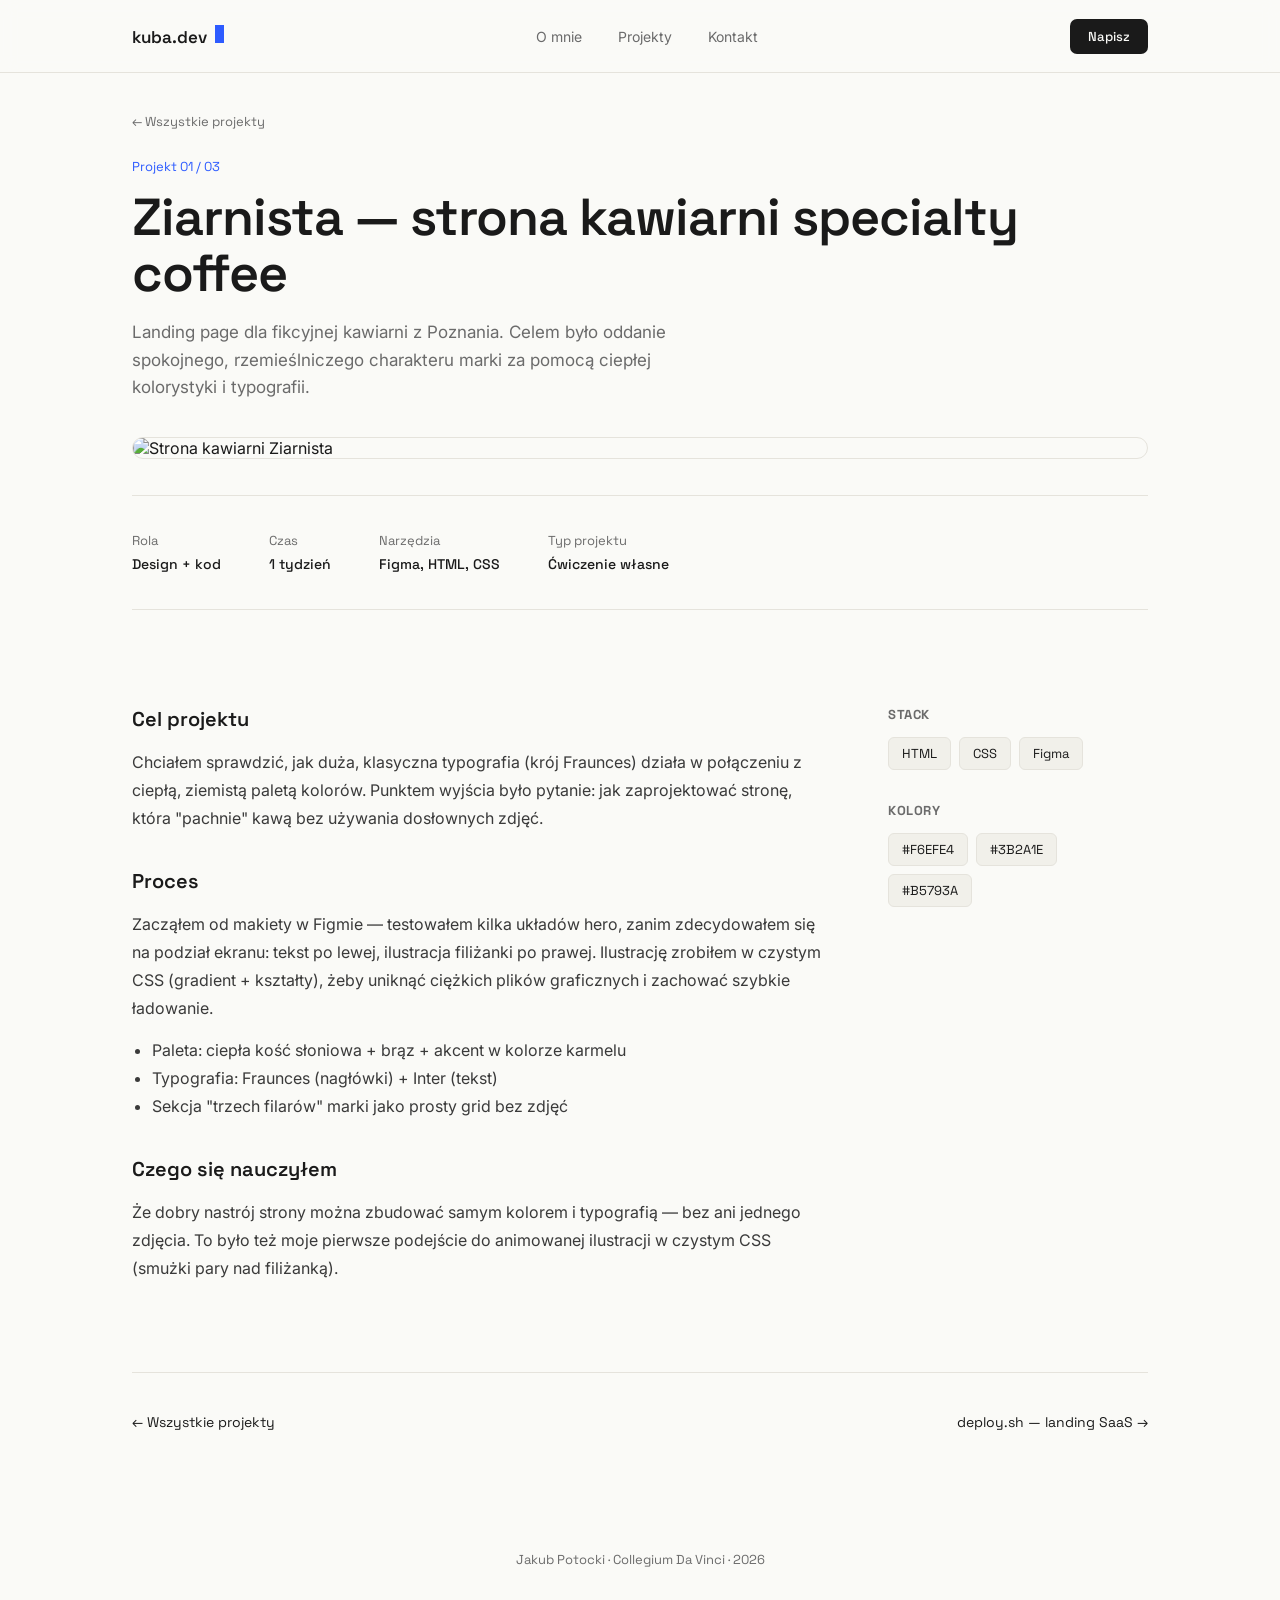
==== projekt-1.html @ 7931190b "Add files via upload" ====
<!DOCTYPE html>
<html lang="pl">
<head>
<meta charset="UTF-8">
<meta name="viewport" content="width=device-width, initial-scale=1.0">
<title>Ziarnista — projekt | Kuba Potocki</title>
<link rel="preconnect" href="https://fonts.googleapis.com">
<link href="https://fonts.googleapis.com/css2?family=Space+Grotesk:wght@400;500;600;700&family=Inter:wght@400;500;600&display=swap" rel="stylesheet">
<link rel="stylesheet" href="style.css">
</head>
<body>

<header>
  <nav class="wrap">
    <a class="brand" href="index.html">kuba.dev<span class="cursor"></span></a>
    <div class="nav-links">
      <a href="index.html#o-mnie">O mnie</a>
      <a href="index.html#projekty">Projekty</a>
      <a href="index.html#kontakt">Kontakt</a>
    </div>
    <a href="index.html#kontakt" class="nav-cta">Napisz</a>
  </nav>
</header>

<main class="wrap">

  <a class="back-link" href="index.html">← Wszystkie projekty</a>

  <section class="project-hero">
    <div class="project-num">Projekt 01 / 03</div>
    <h1>Ziarnista — strona kawiarni specialty coffee</h1>
    <p class="tagline">Landing page dla fikcyjnej kawiarni z Poznania. Celem było oddanie spokojnego, rzemieślniczego charakteru marki za pomocą ciepłej kolorystyki i typografii.</p>

    <div class="project-hero-img">
      <img src="images/project1.png" alt="Strona kawiarni Ziarnista">
    </div>

    <div class="meta-row">
      <div>Rola<span>Design + kod</span></div>
      <div>Czas<span>1 tydzień</span></div>
      <div>Narzędzia<span>Figma, HTML, CSS</span></div>
      <div>Typ projektu<span>Ćwiczenie własne</span></div>
    </div>
  </section>

  <section class="detail-grid">
    <div class="detail-main">
      <h2>Cel projektu</h2>
      <p>Chciałem sprawdzić, jak duża, klasyczna typografia (krój Fraunces) działa w połączeniu z ciepłą, ziemistą paletą kolorów. Punktem wyjścia było pytanie: jak zaprojektować stronę, która "pachnie" kawą bez używania dosłownych zdjęć.</p>

      <h2>Proces</h2>
      <p>Zacząłem od makiety w Figmie — testowałem kilka układów hero, zanim zdecydowałem się na podział ekranu: tekst po lewej, ilustracja filiżanki po prawej. Ilustrację zrobiłem w czystym CSS (gradient + kształty), żeby uniknąć ciężkich plików graficznych i zachować szybkie ładowanie.</p>
      <ul>
        <li>Paleta: ciepła kość słoniowa + brąz + akcent w kolorze karmelu</li>
        <li>Typografia: Fraunces (nagłówki) + Inter (tekst)</li>
        <li>Sekcja "trzech filarów" marki jako prosty grid bez zdjęć</li>
      </ul>

      <h2>Czego się nauczyłem</h2>
      <p>Że dobry nastrój strony można zbudować samym kolorem i typografią — bez ani jednego zdjęcia. To było też moje pierwsze podejście do animowanej ilustracji w czystym CSS (smużki pary nad filiżanką).</p>
    </div>

    <div class="detail-side">
      <div class="side-block">
        <h3>STACK</h3>
        <div class="skill-tags">
          <span class="tag">HTML</span>
          <span class="tag">CSS</span>
          <span class="tag">Figma</span>
        </div>
      </div>
      <div class="side-block">
        <h3>KOLORY</h3>
        <div class="skill-tags">
          <span class="tag">#F6EFE4</span>
          <span class="tag">#3B2A1E</span>
          <span class="tag">#B5793A</span>
        </div>
      </div>
    </div>
  </section>

  <div class="project-nav">
    <a href="index.html">← Wszystkie projekty</a>
    <a class="next" href="projekt-2.html">deploy.sh — landing SaaS →</a>
  </div>

</main>

<footer>
  Jakub Potocki · Collegium Da Vinci · 2026
</footer>

</body>
</html>
---- style.css ----
:root{
  --bg: #FAFAF7;
  --bg-soft: #F1F0EA;
  --ink: #1A1A1A;
  --ink-soft: #6B6B6B;
  --accent: #2D5BFF;
  --line: #E5E3DC;
  --mono: 'Space Grotesk', sans-serif;
  --sans: 'Inter', sans-serif;
}
*{margin:0;padding:0;box-sizing:border-box;}
html{scroll-behavior:smooth;}
body{
  background:var(--bg);
  color:var(--ink);
  font-family:var(--sans);
  -webkit-font-smoothing:antialiased;
}
a{color:inherit;text-decoration:none;}
.wrap{max-width:1080px;margin:0 auto;padding:0 32px;}

/* NAV */
header{
  position:sticky; top:0; z-index:50;
  background:rgba(250,250,247,0.88);
  backdrop-filter:blur(8px);
  border-bottom:1px solid var(--line);
}
nav.wrap{
  display:flex; justify-content:space-between; align-items:center;
  height:72px;
}
.brand{
  font-family:var(--mono); font-weight:600; font-size:17px;
  display:flex; align-items:baseline; gap:2px;
}
.brand .cursor{
  display:inline-block; width:9px; height:18px; background:var(--accent);
  margin-left:6px;
  animation:blink 1.1s steps(1) infinite;
}
@keyframes blink{50%{opacity:0;}}
.nav-links{display:flex; gap:36px; font-size:14px; color:var(--ink-soft);}
.nav-links a:hover{color:var(--ink);}
.nav-cta{
  font-family:var(--mono); font-size:13px; font-weight:500;
  background:var(--ink); color:var(--bg);
  padding:9px 18px; border-radius:7px;
}

/* HERO */
.hero{padding:120px 0 90px;}
.eyebrow{
  font-family:var(--mono); font-size:13px; color:var(--accent);
  letter-spacing:0.5px; margin-bottom:22px;
  display:flex; align-items:center; gap:8px;
}
.eyebrow::before{
  content:""; width:7px; height:7px; background:var(--accent); border-radius:50%;
}
.hero h1{
  font-family:var(--mono); font-weight:600;
  font-size:clamp(40px, 6vw, 68px);
  line-height:1.05; letter-spacing:-1px;
  max-width:820px;
}
.hero h1 .accent{color:var(--accent);}
.hero-sub{
  display:flex; justify-content:space-between; align-items:flex-end;
  gap:40px; margin-top:32px; flex-wrap:wrap;
}
.hero-sub p{
  max-width:480px; font-size:17px; color:var(--ink-soft); line-height:1.65;
}
.hero-meta{
  display:flex; gap:28px; font-family:var(--mono); font-size:13px; color:var(--ink-soft);
  flex-shrink:0;
}
.hero-meta div span{display:block; color:var(--ink); font-size:14px; margin-top:4px; font-weight:500;}
.hero-links{margin-top:40px; display:flex; gap:16px;}
.btn{
  font-family:var(--mono); font-size:14px; font-weight:500;
  padding:13px 24px; border-radius:8px;
  display:inline-block;
}
.btn-primary{background:var(--accent); color:#fff;}
.btn-secondary{border:1px solid var(--line); color:var(--ink);}
.btn:hover{opacity:0.85;}

/* SECTION LABEL */
.section{padding:80px 0;}
.section-head{
  display:flex; justify-content:space-between; align-items:baseline;
  margin-bottom:48px; border-bottom:1px solid var(--line); padding-bottom:20px;
}
.section-head h2{
  font-family:var(--mono); font-size:28px; font-weight:600; letter-spacing:-0.5px;
}
.section-head .count{font-family:var(--mono); font-size:13px; color:var(--ink-soft);}

/* ABOUT */
.about-grid{display:flex; gap:60px; flex-wrap:wrap;}
.about-text{flex:1; min-width:280px; font-size:16px; line-height:1.75; color:#3A3A3A;}
.about-text p{margin-bottom:18px;}
.skills{flex:0 0 280px;}
.skills h3{font-family:var(--mono); font-size:13px; color:var(--ink-soft); margin-bottom:16px; letter-spacing:0.5px;}
.skill-tags{display:flex; flex-wrap:wrap; gap:8px;}
.tag{
  font-family:var(--mono); font-size:13px;
  border:1px solid var(--line); padding:7px 13px; border-radius:6px; color:var(--ink);
  background:var(--bg-soft);
}

/* PROJECTS (lista na stronie głównej) */
.project-card{
  display:flex; gap:40px; padding:40px 0; border-bottom:1px solid var(--line);
  flex-wrap:wrap;
}
.project-card:last-child{border-bottom:none;}
.project-img{
  flex:0 0 420px; border-radius:12px; overflow:hidden;
  border:1px solid var(--line);
  box-shadow:0 20px 40px -25px rgba(0,0,0,0.18);
}
.project-img img{width:100%; display:block;}
.project-info{flex:1; min-width:260px; display:flex; flex-direction:column;}
.project-num{font-family:var(--mono); font-size:13px; color:var(--accent); margin-bottom:10px;}
.project-info h3{font-family:var(--mono); font-size:24px; font-weight:600; margin-bottom:12px;}
.project-info p{font-size:15px; color:var(--ink-soft); line-height:1.65; margin-bottom:20px;}
.stack{display:flex; gap:8px; flex-wrap:wrap; margin-bottom:20px;}
.stack span{
  font-family:var(--mono); font-size:12px; color:var(--ink-soft);
  border:1px solid var(--line); padding:5px 10px; border-radius:5px;
}
.project-link{
  font-family:var(--mono); font-size:13px; color:var(--accent);
  border-bottom:1px solid var(--accent); padding-bottom:2px;
  width:fit-content; margin-top:auto;
}
.project-card .project-img, .project-card .project-link{cursor:pointer;}

/* CONTACT */
.contact{
  background:var(--ink); color:var(--bg);
  border-radius:20px; padding:64px 56px;
  display:flex; justify-content:space-between; align-items:center;
  flex-wrap:wrap; gap:30px;
}
.contact h2{
  font-family:var(--mono); font-size:36px; font-weight:600; letter-spacing:-0.5px; max-width:440px;
  line-height:1.15;
}
.contact .btn-primary{background:var(--accent);}
.contact-info{font-family:var(--mono); font-size:14px; line-height:2; color:#B8B8B8;}
.contact-info a:hover{color:#fff;}

footer{
  padding:40px 0 60px; text-align:center;
  font-family:var(--mono); font-size:13px; color:var(--ink-soft);
}

/* ===== PODSTRONA PROJEKTU ===== */
.back-link{
  font-family:var(--mono); font-size:13px; color:var(--ink-soft);
  display:inline-flex; align-items:center; gap:6px;
  margin:40px 0 28px;
}
.back-link:hover{color:var(--ink);}

.project-hero{padding-bottom:40px;}
.project-hero .project-num{font-size:13px;}
.project-hero h1{
  font-family:var(--mono); font-weight:600;
  font-size:clamp(32px, 5vw, 52px);
  line-height:1.08; letter-spacing:-1px;
  margin:14px 0 18px;
}
.project-hero .tagline{font-size:17px; color:var(--ink-soft); max-width:560px; line-height:1.6;}

.project-hero-img{
  border-radius:14px; overflow:hidden; border:1px solid var(--line);
  box-shadow:0 30px 60px -30px rgba(0,0,0,0.2);
  margin:36px 0 0;
}
.project-hero-img img{width:100%; display:block;}

.meta-row{
  display:flex; gap:48px; flex-wrap:wrap;
  padding:36px 0; margin-top:36px;
  border-top:1px solid var(--line); border-bottom:1px solid var(--line);
}
.meta-row div{font-family:var(--mono); font-size:13px; color:var(--ink-soft);}
.meta-row div span{display:block; color:var(--ink); font-size:14px; margin-top:6px; font-weight:500;}

.detail-grid{
  display:flex; gap:60px; flex-wrap:wrap;
  padding:56px 0;
}
.detail-main{flex:1; min-width:300px;}
.detail-main h2{
  font-family:var(--mono); font-size:20px; font-weight:600; margin-bottom:16px; margin-top:36px;
}
.detail-main h2:first-child{margin-top:0;}
.detail-main p{font-size:16px; line-height:1.75; color:#3A3A3A; margin-bottom:14px;}
.detail-main ul{margin:0 0 14px 20px; color:#3A3A3A; font-size:16px; line-height:1.75;}

.detail-side{flex:0 0 260px;}
.side-block{margin-bottom:32px;}
.side-block h3{font-family:var(--mono); font-size:13px; color:var(--ink-soft); margin-bottom:14px; letter-spacing:0.5px;}

.project-nav{
  display:flex; justify-content:space-between; align-items:center;
  padding:40px 0 80px; border-top:1px solid var(--line); margin-top:20px;
  font-family:var(--mono); font-size:14px;
  gap:20px; flex-wrap:wrap;
}
.project-nav a{color:var(--ink);}
.project-nav a:hover{color:var(--accent);}
.project-nav .next{text-align:right;}

@media (max-width: 700px){
  .nav-links{display:none;}
  .hero{padding:90px 0 60px;}
  .hero-sub{flex-direction:column; align-items:flex-start;}
  .project-img{flex:1 1 100%;}
  .contact{padding:44px 28px; flex-direction:column; text-align:center; align-items:center;}
  .contact-info{text-align:center;}
  .meta-row{gap:24px;}
}

@media (prefers-reduced-motion: reduce){
  .cursor{animation:none;}
}
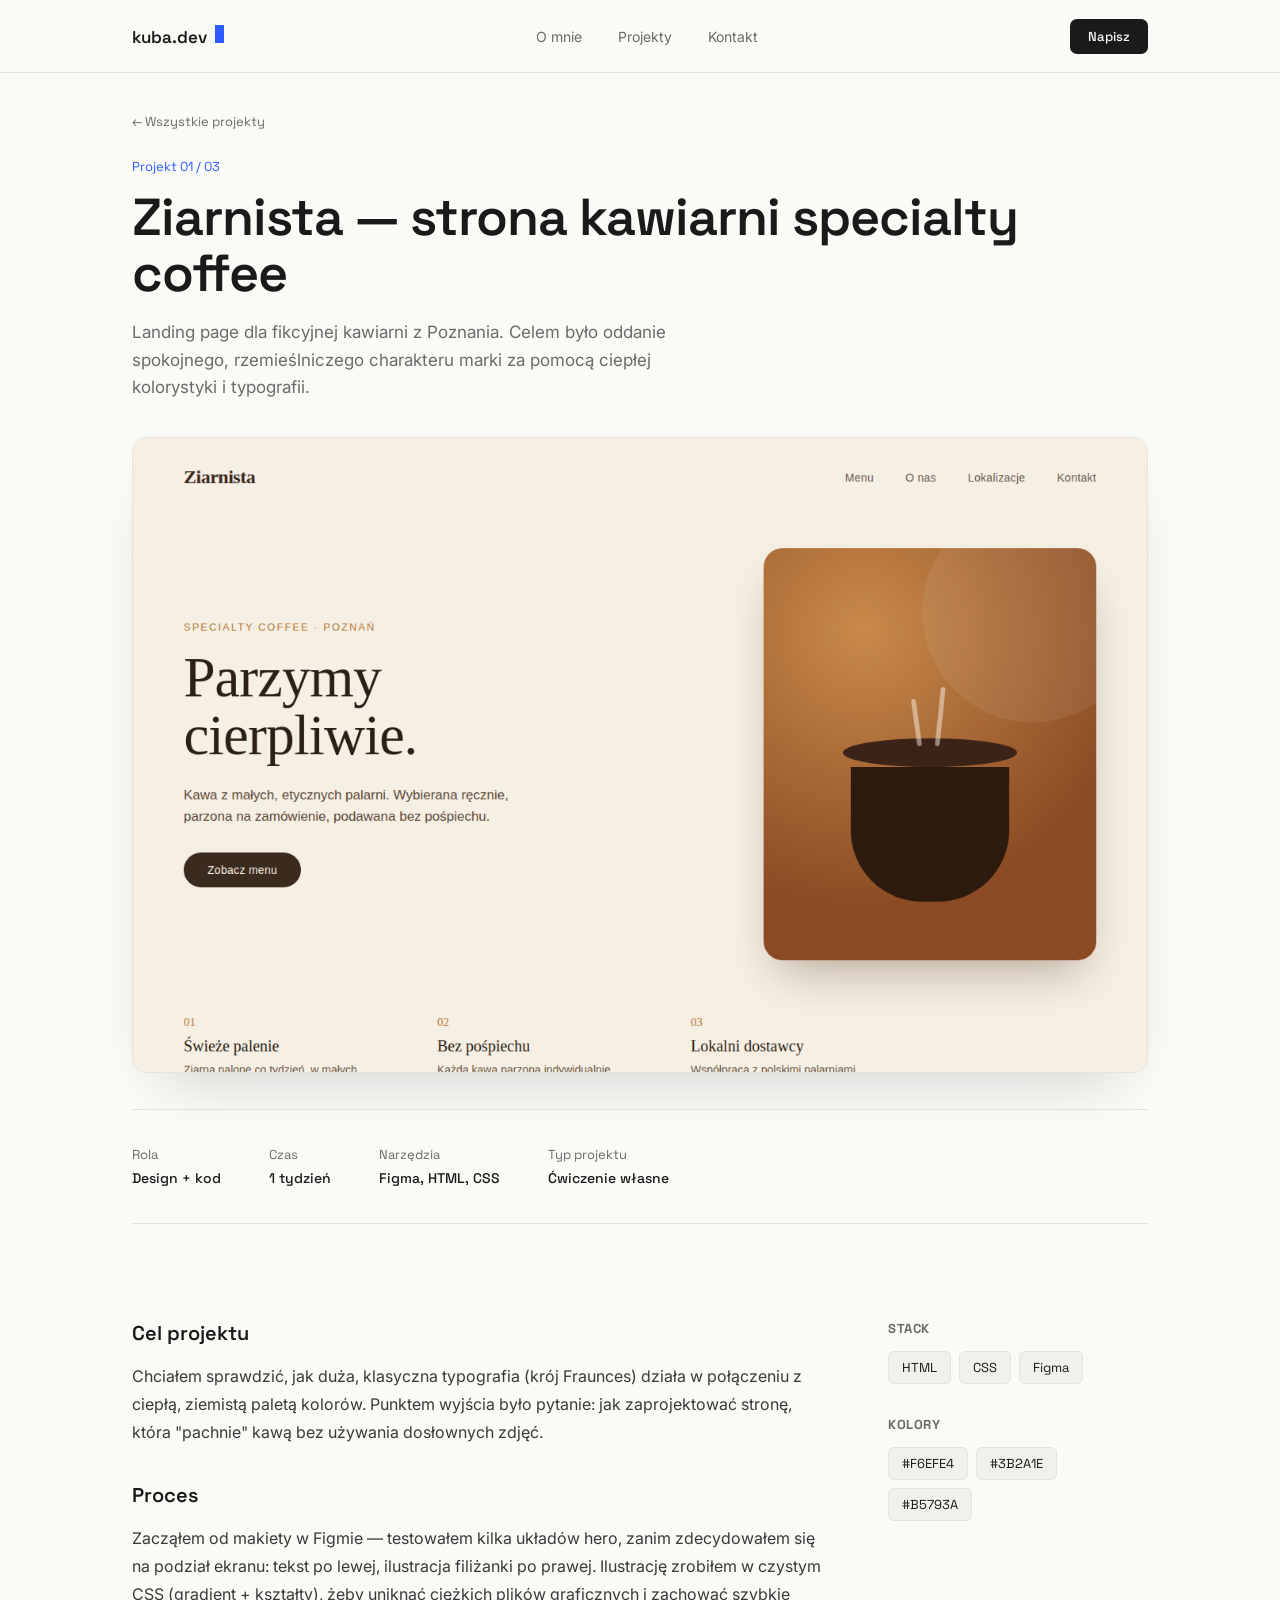
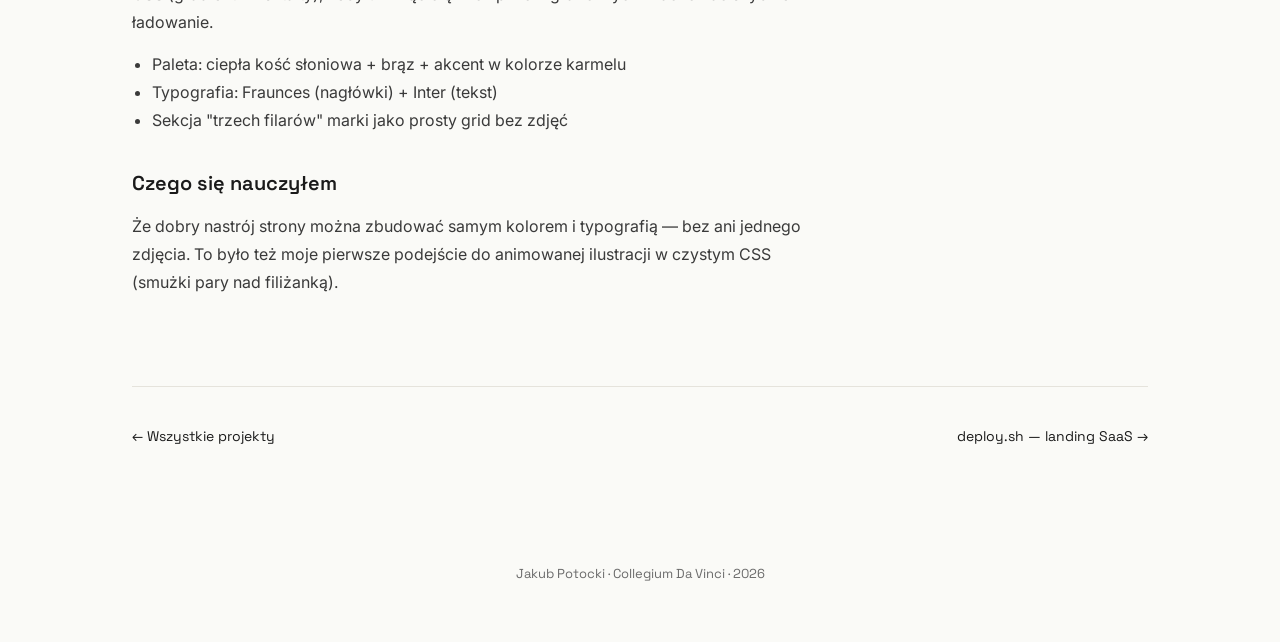
==== commit ed0b7515: "Update projekt-1.html" ====
--- a/projekt-1.html
+++ b/projekt-1.html
@@ -32,7 +32,7 @@
     <p class="tagline">Landing page dla fikcyjnej kawiarni z Poznania. Celem było oddanie spokojnego, rzemieślniczego charakteru marki za pomocą ciepłej kolorystyki i typografii.</p>
 
     <div class="project-hero-img">
-      <img src="images/project1.png" alt="Strona kawiarni Ziarnista">
+      <img src="project1.png" alt="Strona kawiarni Ziarnista">
     </div>
 
     <div class="meta-row">
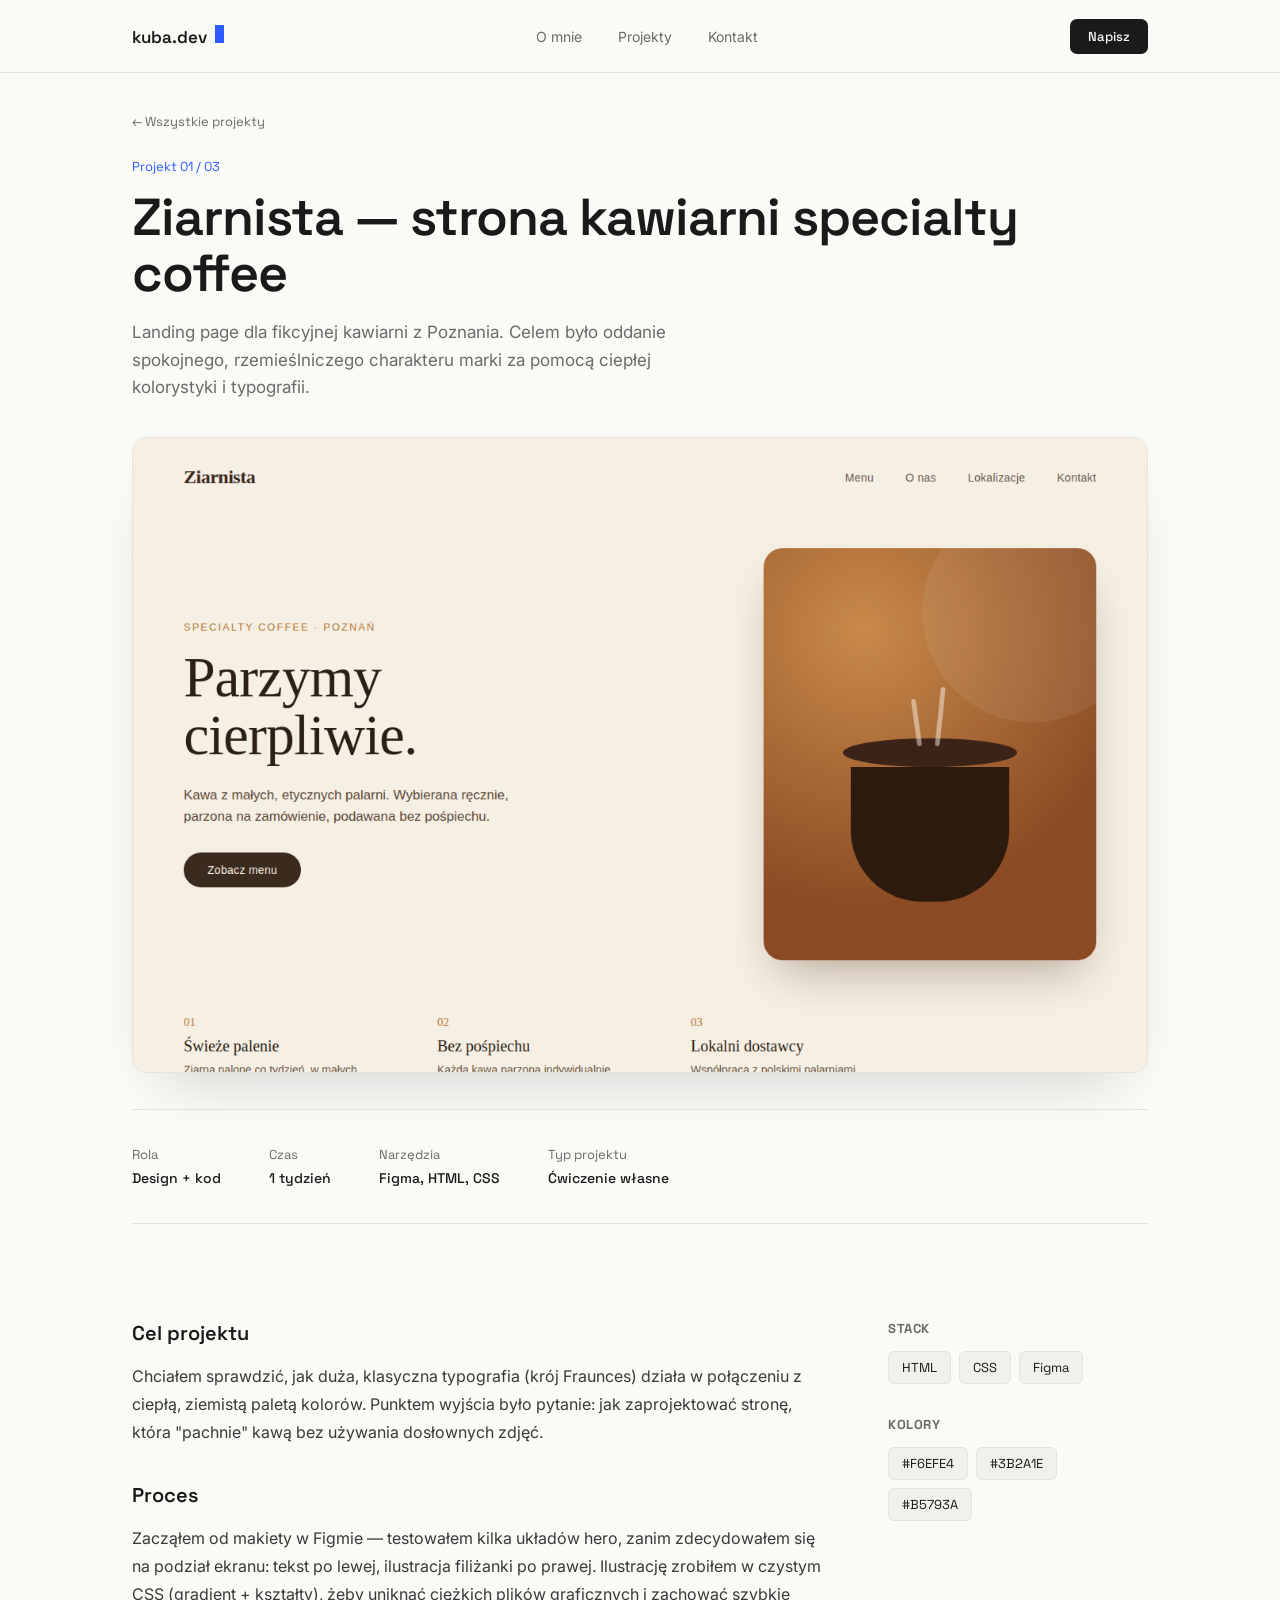
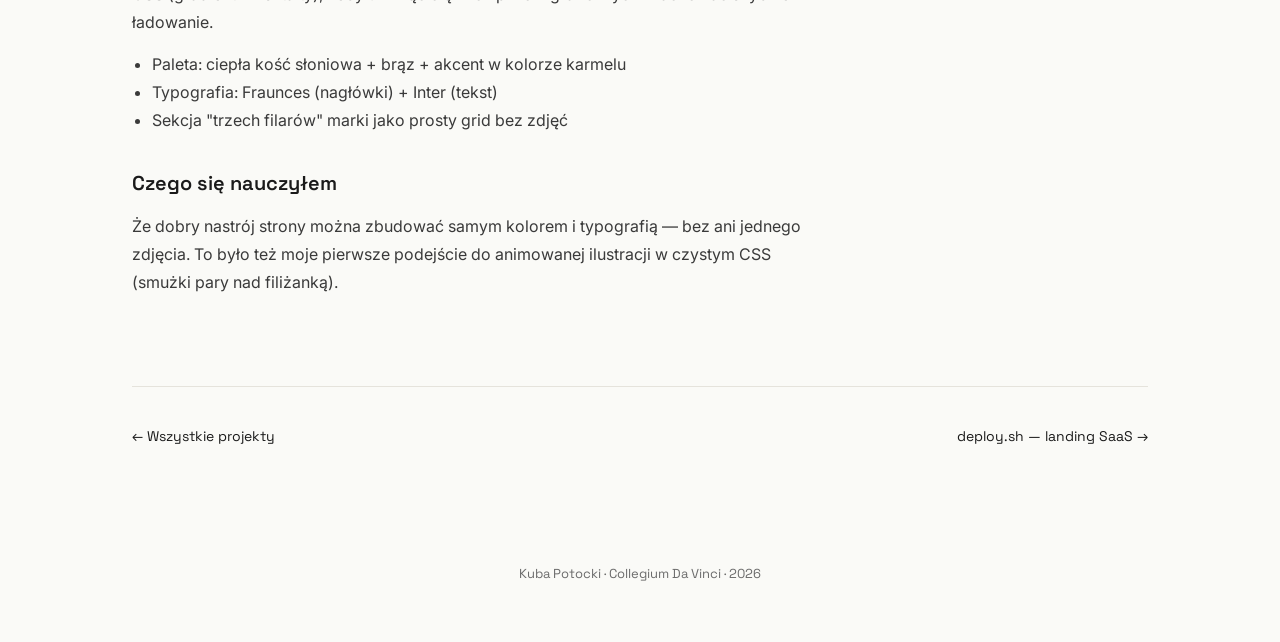
==== commit 360908c3: "Update projekt-1.html" ====
--- a/projekt-1.html
+++ b/projekt-1.html
@@ -88,7 +88,7 @@
 </main>
 
 <footer>
-  Jakub Potocki · Collegium Da Vinci · 2026
+  Kuba Potocki · Collegium Da Vinci · 2026
 </footer>
 
 </body>
